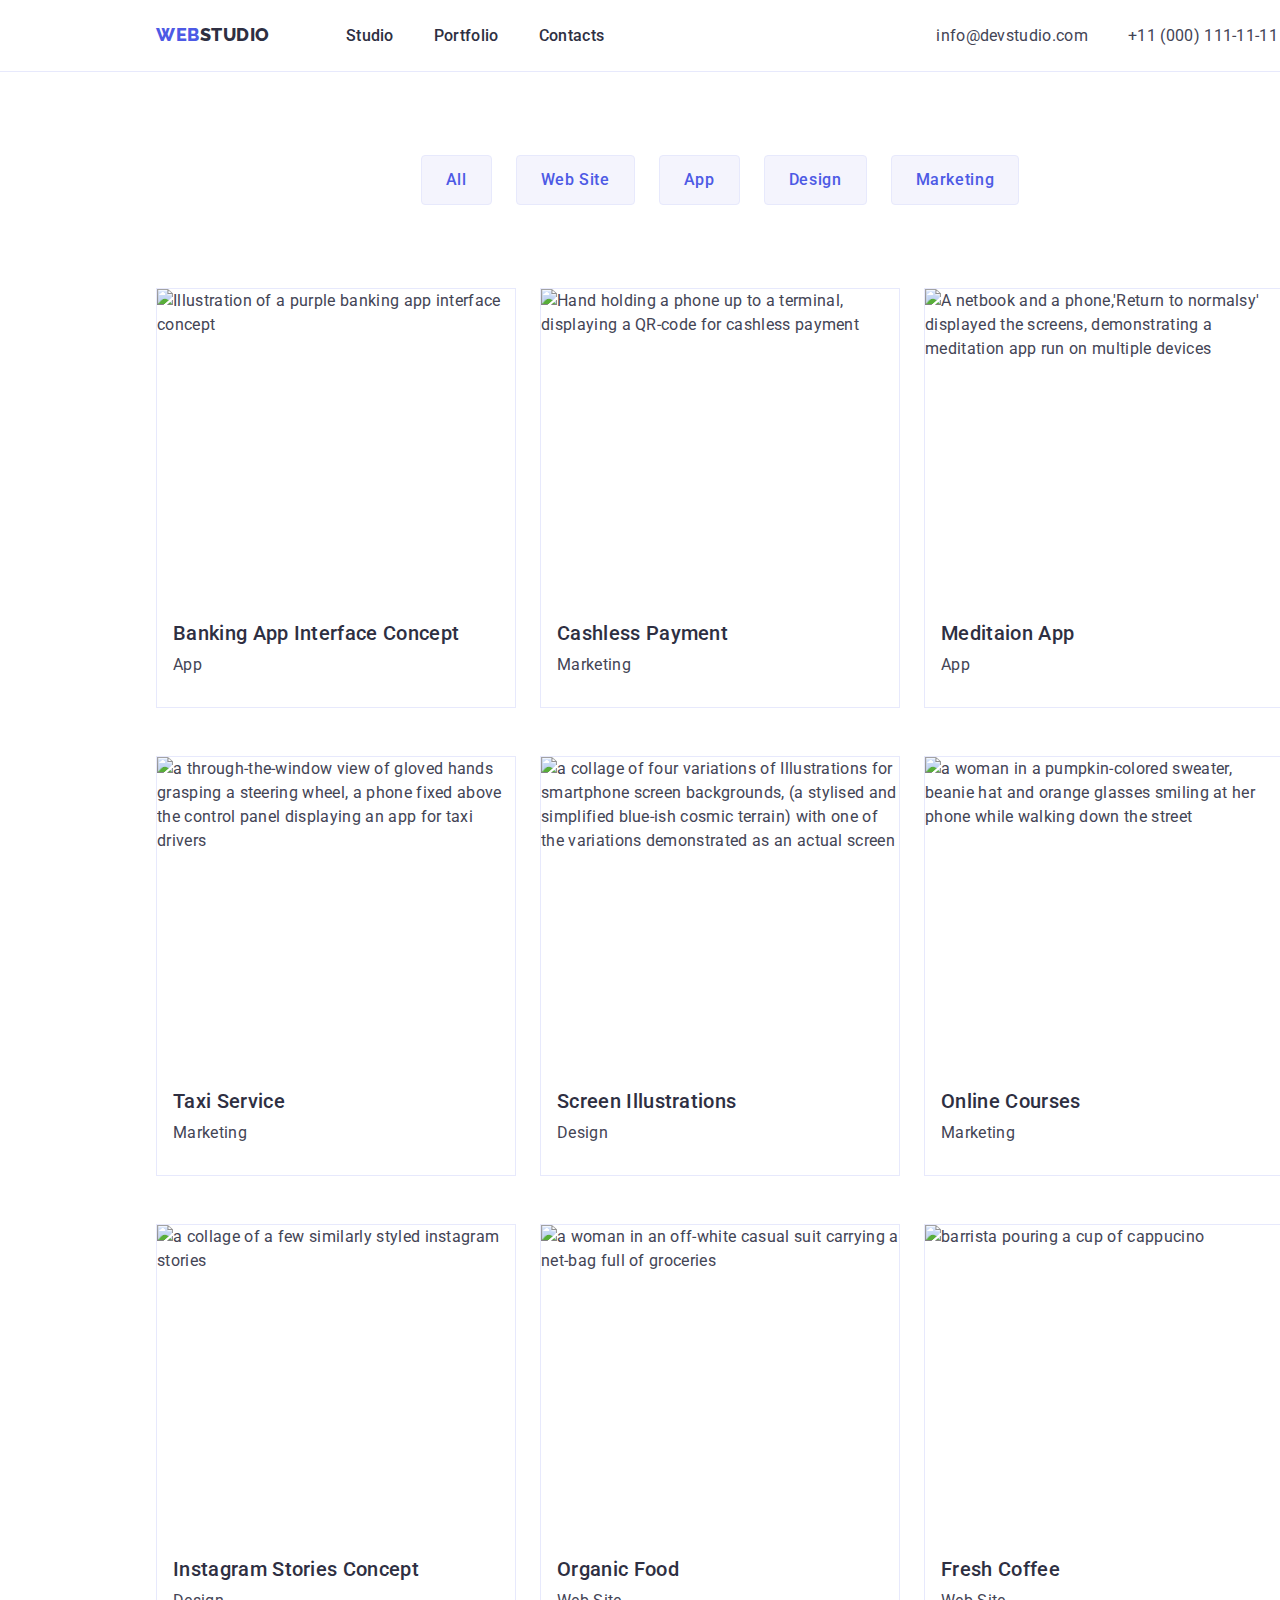
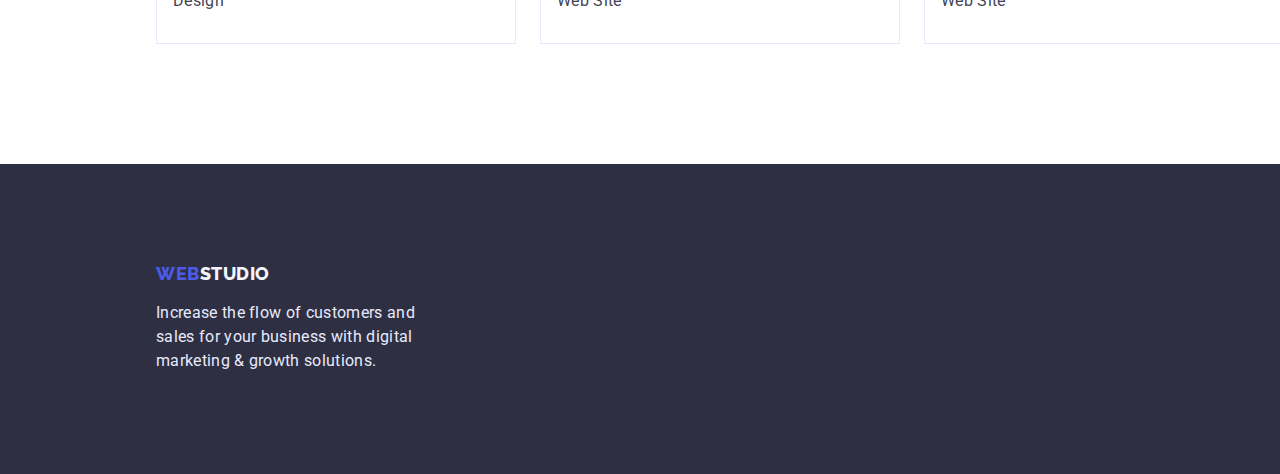
==== portfolio.html @ b089e105 "finished styles on index and portfolio" ====
<!doctype html>
<html lang="en">
<head>
    <link href="
    https://cdn.jsdelivr.net/npm/modern-normalize@1.1.0/modern-normalize.min.css" rel="stylesheet">
    
    <link href="https://fonts.googleapis.com/css2?family=Raleway:wght@800&display=swap" rel="stylesheet">
    
    <link rel="preconnect" href="https://fonts.googleapis.com">
    <link rel="preconnect" href="https://fonts.gstatic.com" crossorigin>
    <link href="https://fonts.googleapis.com/css2?family=Raleway:wght@800&family=Roboto:wght@400;500;700&display=swap"
        rel="stylesheet">

    <link rel="stylesheet" href="./css/styles.css" />
    
    <meta charset="UTF-8">
    <meta http-equiv="X-UA-Compatible" content="IE=edge">
    <meta name="viewport" content="width=device-width, initial-scale=1.0">
    <title>Document</title>
</head>

<body>

    <header class="header">
        <nav class="nav">
            <a class=" link logo-theme-light" href="/">
                <span class="web">WEB</span><span>STUDIO </span>
            </a>
    
            <ul class="list nav-list body-medium title-theme-light">
                <li><a class="link" href="/"> Studio </a></li>
                <li><a class="link" href="/portfolio.html"> Portfolio </a></li>
                <li><a class="link" href="/"> Contacts </a></li>
            </ul>
    
        </nav>
    
        <address>
            <ul class="list address-list">
                <li><a class="link" href="mailto:info@devstudio.com"> info@devstudio.com </a></li>
                <li><a class="link" href="tel:+11(000)111-11-11"> +11 (000) 111-11-11 </a></li>
            </ul>
        </address>
    
    </header>

     <main>
    
        <section class="filters-section">
            <h2 hidden> Portfolio Filters </h2>
            <ul class=" list portfolio-filters">
                <li><button type="button" class="portfolio-button button-text"> All </button></li>
                <li><button type="button" class="portfolio-button button-text"> Web Site </button></li>
                <li><button type="button" class="portfolio-button button-text"> App </button></li>
                <li><button type="button" class="portfolio-button button-text"> Design </button></li>
                <li><button type="button" class="portfolio-button button-text"> Marketing </button></li>
            </ul>
        </section>


        <section class="portfolio-section">
            <h2 hidden> Examples Of Our Works </h2>
            <ul class="list portfolio-list">
                <li class="portfolio-card"><img  
                    src="images/card1.jpg"
                    alt="Illustration of a purple banking app interface concept"
                    width="360"
                    height="300"/>
                    <div class="card-text">
                        <h3 class="h3 title-theme-light">Banking App Interface Concept</h3>
                        <p>App</p>
                    </div>
                </li>

                <li class="portfolio-card"><img  
                    src="images/card2.jpg"
                    alt="Hand holding a phone up to a terminal, displaying a QR-code for cashless payment"
                    width="360"
                    height="300"/>
                    <div class="card-text">
                        <h3 class="h3 title-theme-light">Cashless Payment</h3>
                        <p>Marketing</p>
                    </div>
                </li>

                <li class="portfolio-card"><img  
                    src="images/card3.jpg"
                    alt="A netbook and a phone,'Return to normalsy' displayed the  screens,
                     demonstrating a meditation app run on multiple devices"
                    width="360"
                    height="300"/>
                    <div class="card-text">
                        <h3 class="h3 title-theme-light">Meditaion App</h3>
                        <p>App</p>
                    </div>
                </li>

                <li class="portfolio-card"><img  
                    src="images/card4.jpg"
                    alt="a through-the-window view of gloved hands grasping a steering wheel, 
                    a phone fixed above the control panel displaying an app for taxi drivers"
                    width="360"
                    height="300"/>
                    <div class="card-text">
                        <h3 class="h3 title-theme-light">Taxi Service</h3>
                        <p>Marketing</p>
                    </div>
                </li>

                <li class="portfolio-card"><img  
                    src="images/card5.jpg"
                    alt="a collage of four variations of Illustrations for smartphone screen backgrounds, 
                    (a stylised and simplified blue-ish cosmic terrain)
                     with one of the variations demonstrated as an actual screen"
                    width="360"
                    height="300"/>
                    <div class="card-text">
                        <h3 class="h3 title-theme-light">Screen Illustrations</h3>
                        <p>Design</p>
                    </div>
                </li>

                <li class="portfolio-card"><img  
                    src="images/card6.jpg"
                    alt="a woman in a pumpkin-colored sweater, beanie hat and orange glasses 
                        smiling at her phone while walking down the street"
                    width="360"
                    height="300"/>
                    <div class="card-text">
                        <h3 class="h3 title-theme-light">Online Courses</h3>
                        <p>Marketing</p>
                    </div>
                </li>

                <li class="portfolio-card"><img  
                    src="images/card7.jpg"
                    alt="a collage of a few similarly styled instagram stories"
                    width="360"
                    height="300"/>
                    <div class="card-text">
                        <h3 class="h3 title-theme-light">Instagram Stories Concept</h3>
                        <p>Design</p>
                    </div>
                </li>

                <li class="portfolio-card"><img  
                    src="images/card8.jpg"
                    alt="a woman in an off-white casual suit carrying a net-bag full of groceries"
                    width="360"
                    height="300"/>
                    <div class="card-text">
                        <h3 class="h3 title-theme-light">Organic Food</h3>
                        <p>Web Site</p>
                    </div>
                </li>

                <li class="portfolio-card"><img  
                    src="images/card9.jpg"
                    alt="barrista pouring a cup of cappucino"
                    width="360"
                    height="300"/>
                    <div class="card-text">
                        <h3 class="h3 title-theme-light">Fresh Coffee</h3>
                        <p>Web Site</p>
                    </div>
                </li>
            </ul>
        </section>

     </main>

    <footer class="footer-section">
        <a class="link logo-theme-dark" href="/"> <span class="web">WEB</span><span>STUDIO </span> </a>
        <p class="footer-paragraph text-theme-dark">
            Increase the flow of customers and sales for your business with digital
            marketing & growth solutions.
        </p>
    </footer>

</body>
---- css/styles.css ----
/*============================================ RESETTING-STYLES ==============================*/
h1, h2, h3, p {
    margin-top: 0;
    margin-bottom: 0;
}

ul, ol {
    margin-top: 0;
    margin-bottom: 0;
    padding-left: 0;
}

img {
    display: block;
}

button {
    cursor: pointer;
}

address{
    font-style: normal;
}

/*classes where using a tag as a selector is not a good idea*/

.link {
    text-decoration: none;
    color: inherit;
    
}

.link:active {
    color: var(--pressed);
}

.list {
    list-style: none;
}

/*================================================= COLOUR-PALLETTE ==============================*/
/*added all colours for later use*/
:root {
    --primary-brand: #4D5AE5; /*IRIS*/
    --pressed:#404BBF; /*OCEAN*/
    --dark: #2E2F42; /*NAVY BLUE*/
    --success: #31D0AA; /*GREEN*/
    --text: #434455; /*SLATE*/
    --subtle-text: #8E8F99;/*LIGHT SLATE*/
    --accent: #E7E9FC; /*CORNFLOWER*/
    --light: #F4F4FD; /*CLOUD*/
    --modal-overlay: #2E2F42;/*NAVY BLUE MODAL*/
    --hero-background: #2E2F42; /*GREY*/
}

/*================================================ TEXT-STYLES ==============================*/

/*main text style, hence using 'body' tag instead of class*/

body { /*BODY*/
    color: var(--text);

    font-family: "Roboto", sans-serif;
    font-style: normal;
    font-weight: 400;
    font-size: 16px;

    line-height: 1.5;
    letter-spacing: 0.02em;
}

/* for h1's, or the biggest, the most important titles */
.h1 { /* Title | Header 1 */
    font-weight: 700;
    font-size: 56px;
    line-height: 1.07;
}

/* for section headers */
.h2 { /* Header 2 */
    font-weight: 700;
    font-size: 36px;
    line-height: 1.11;
    text-align: center;
}

/* for headers inside a list or section*/
.h3 { /* Header 3 */
    font-weight: 500;
    font-size: 20px;
    line-height: 1.2;
}

/* for general paragraphs of small text*/
.body-medium { /*Body Medium*/
    font-weight: 500;
    font-size: 16px;
    line-height: 1.5;
}

.button-text {
    font-weight: 500;
    font-size: 16px;

    line-height: 1.5;
    letter-spacing: 0.04em;
}

/*-----------------------------colours for text--------------*/

.text-theme-light {
    color: var(--text);
}

.title-theme-light {
    color: var(--dark);
}

.title-theme-dark {
    color: #FFFFFF;
}

.text-theme-dark {
    color: var(--accent);
}

.subtext {
    color: var(--subtle-text);
}



/*================================================= ELEMENT-STYLES ==============================*/

/*----------------------- logo stuff ----------------*/

.logo-theme-light {
    font-family: 'Raleway';
    font-style: normal;
    font-weight: 800;
    font-size: 18px;
    line-height: 1.16;

    letter-spacing: 0.03em;
    color: var(--dark);
}

.logo-theme-dark {
    font-family: 'Raleway';
    font-style: normal;
    font-weight: 800;
    font-size: 18px;
    line-height: 1.16;

    letter-spacing: 0.03em;
    color: var(--light);
}

.web {
    color: var(--primary-brand);
}

/*----------------- navigation panel ------------ */


.header{
    height: 72px;
    width: 1440px;
    padding-left: 156px;
    padding-right: 156px;

    display: flex;
    align-items: center;
    column-gap: 332px;
    border-bottom: 1px solid #E7E9FC;
}

.nav {

    display: flex;
    align-items: center;
    column-gap: 76px;
}

.nav-list {
    display: flex;
    column-gap: 40px;  
    
}

.address-list {
    display: flex;
    column-gap: 40px;
    
    color: var(--text);
}

/*-------- hero section ------------ */

.hero-section {
    width: 1440px;
    height: 600px;

    padding-left: 156px;
    padding-right: 156px;

    background-color: var(--dark);

    display: flex;
    flex-direction: column;
    justify-content: center;
    align-items: center;
    row-gap: 48px;
}

.hero-header {
    color: #FFFFFF;
    width: 494px;
    text-align: center;
}

.order-button {
    color: #FFFFFF;
    background-color: var(--primary-brand);
    
    text-align: center;    

    width: 169px;
    height: 56px;
    padding: 16px 32px;
    
    box-shadow: 0px 4px 4px rgba(0, 0, 0, 0.15);
    border-radius: 4px;
    border: none;


}

.order-button:active {
    background-color: var(--pressed);
}

/*-------- advantages section ------------ */

.advantages-section {
    width: 1440px;
    height: 344px;
    
    padding-left: 156px;
    padding-right: 156px;

    display: flex;

}

.advantages-list {
    display: flex;
    align-items: center;
    gap: 24px;
}

.adv-item {
    height: auto;
    width: 264px;
    display: flex;
    flex-direction: column;
    gap: 8px;
}

/*-------- wawd ("What are We Doing") section ------------ */

.wawd-section {

    width: 1440px;

    padding-left: 156px;
    padding-right: 156px;
    padding-bottom: 120px;

    display: flex;
    flex-direction: column;
    gap: 72px;

}

.wawd-list {
display: flex;
column-gap: 24px;
justify-content: center;
}

/*----------- team section ------------ */

.team-section {
    background-color: var(--light);
    width: 1440px;

    padding-left: 156px;
    padding-right: 156px;
    padding-top: 120px;
    padding-bottom: 120px;

    display: flex;
    flex-direction: column;
    gap: 72px;
}

.team-list {
    display: flex;
    column-gap: 24px;
}

.team-card {
    width: 264px;
    height: 380px;
    background-color: #FFFFFF;
    box-shadow: 0px 1px 6px rgba(46, 47, 66, 0.08),
                0px 1px 1px rgba(46, 47, 66, 0.16),
                0px 2px 1px rgba(46, 47, 66, 0.08);
    border-radius: 0px 0px 4px 4px;
}

.tcard-content {
    height: 120px;
    display: flex;
    flex-direction: column;
    align-items: center;
    justify-content: center;
    gap: 8px;
}

/*----------- footer ------------ */

.footer-section {
    background-color: var(--dark);
    width: 1440px;
    height: 310px;

    padding-left: 156px;
    padding-right: 156px;
    padding-top: 100px;
    padding-bottom: 100px;

    display: flex;
    flex-direction: column;
    gap: 16px;

}

.footer-paragraph {
    width: 264px;
}

/*========================PORTFOLIO========================*/

/*----------- filters section ------------ */

.filters-section {
    width: 1440px;
    height: 216px;

    padding-left: 156px;
    padding-right: 156px;
    padding-top: 96;
    padding-bottom: 84;

    display: flex;
    justify-content: center;
    align-items: center;
}

.portfolio-filters {

    display: flex;
    justify-content: center;
    gap: 24px;
}

.portfolio-button {
    color: var(--primary-brand);
    background-color: var(--light);
    padding-left: 24px;
    padding-right: 24px;
    padding-top: 12px;
    padding-bottom: 12px;
    border: 1px solid var(--accent);
    border-radius: 4px;

}

.portfolio-button:active {
    color: #FFFFFF;
    background-color: var(--pressed);
    box-shadow: 0px 3px 1px rgba(0, 0, 0, 0.1),
                0px 2px 1px rgba(0, 0, 0, 0.08),
                0px 2px 2px rgba(0, 0, 0, 0.12);
    border-radius: 4px;
}

/*----------- portfolio cards section ------------ */
.portfolio-section {
    width: 1440px;
    padding-left: 156px;
    padding-right: 156px;
    padding-bottom: 120px;
}

.portfolio-list {
    display: flex;
    flex-wrap: wrap;
    column-gap: 24px;
    row-gap: 48px;
}

.portfolio-card {
    width: 360px;
    height: 420px;
    border: 1px solid var(--accent)
}

.card-text {
    height: 120px;
    width: 360px;

    padding-left: 16px;
    padding-right: 16px;

    display: flex;
    flex-direction: column;
    gap: 8px;
    justify-content: center;
}
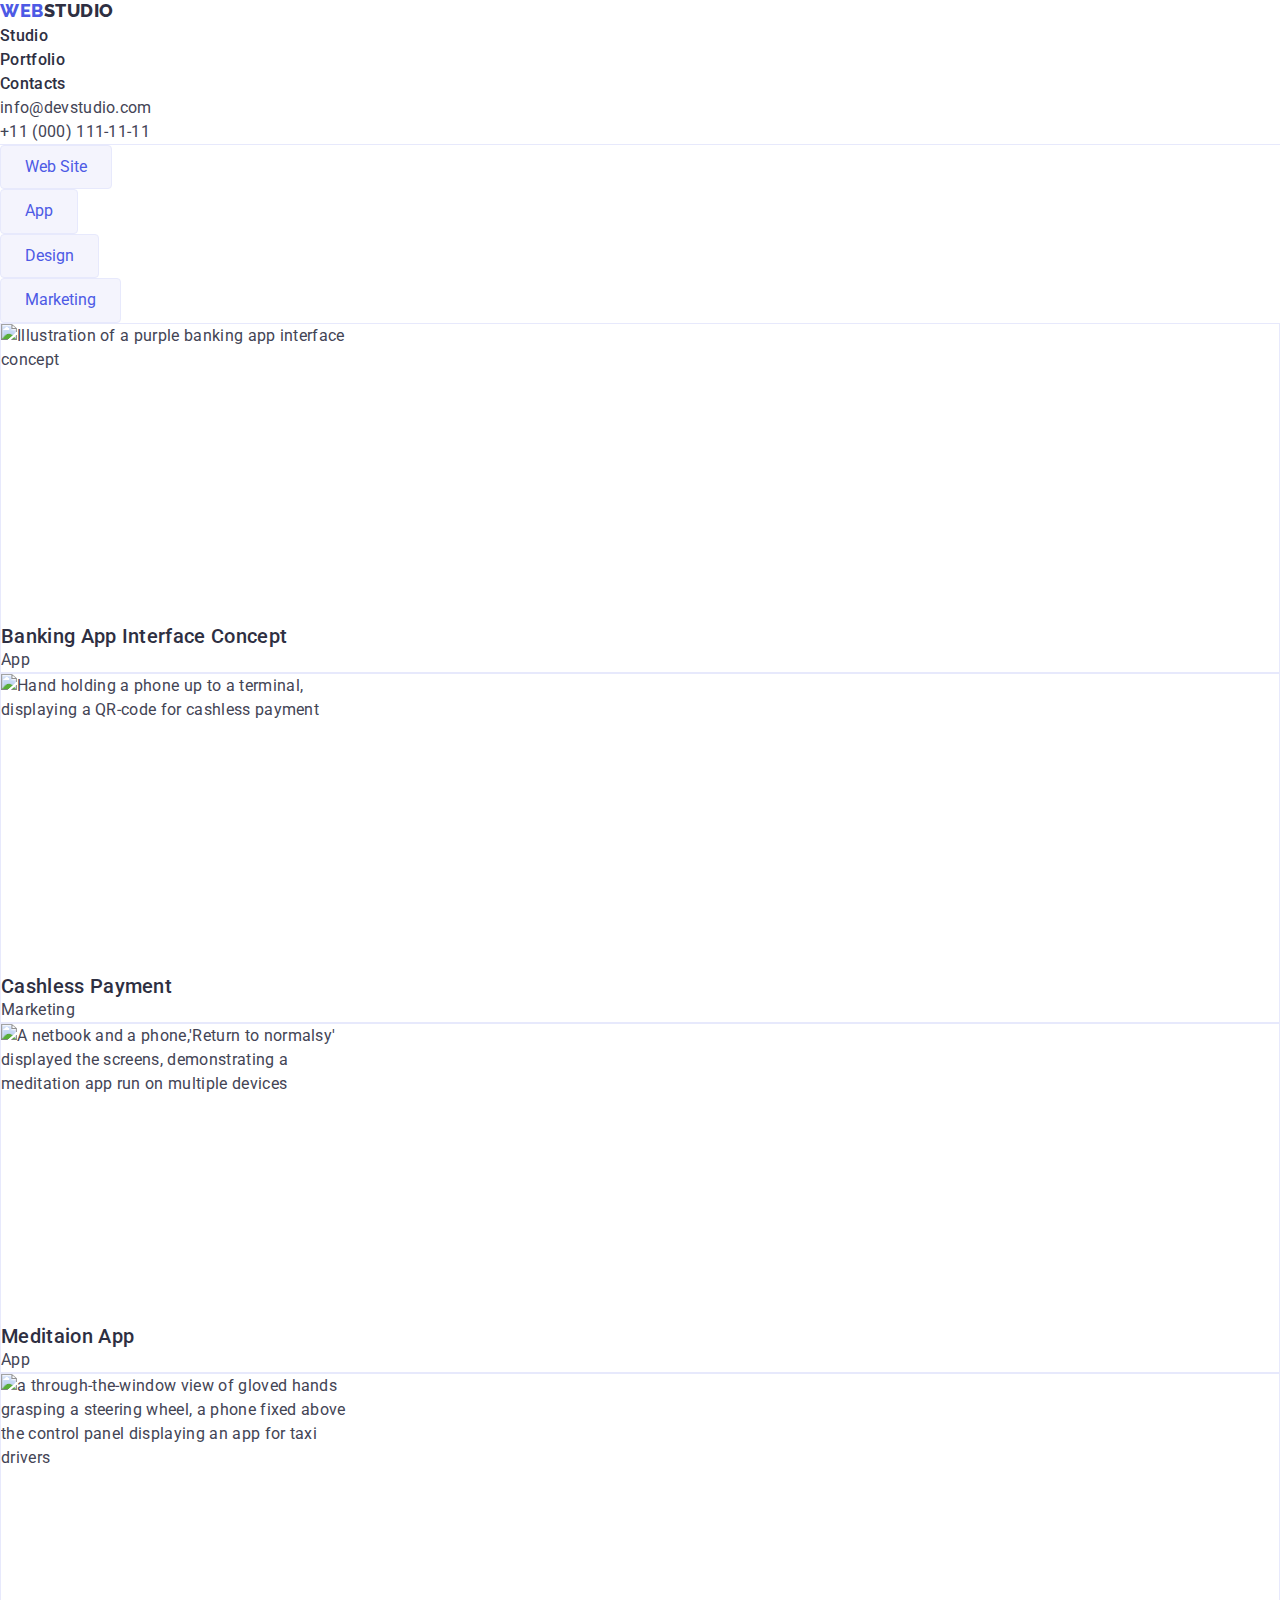
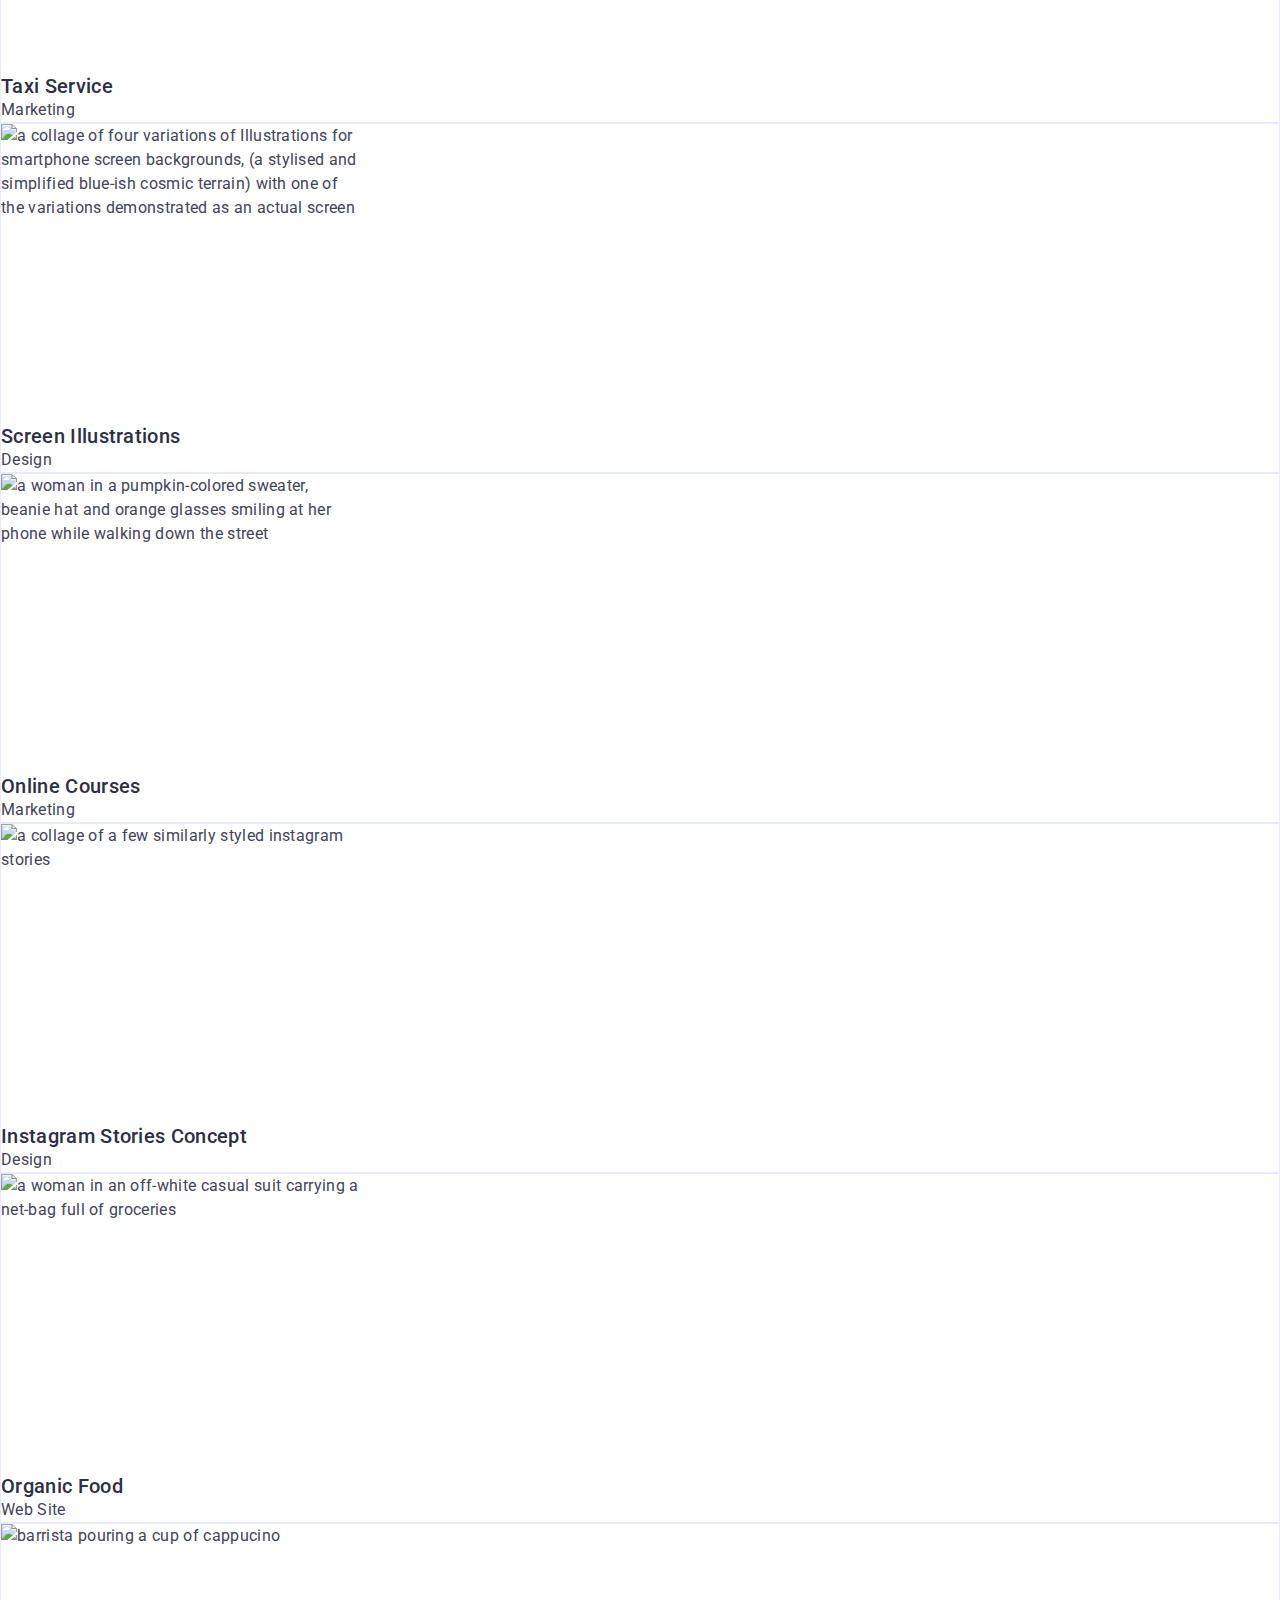
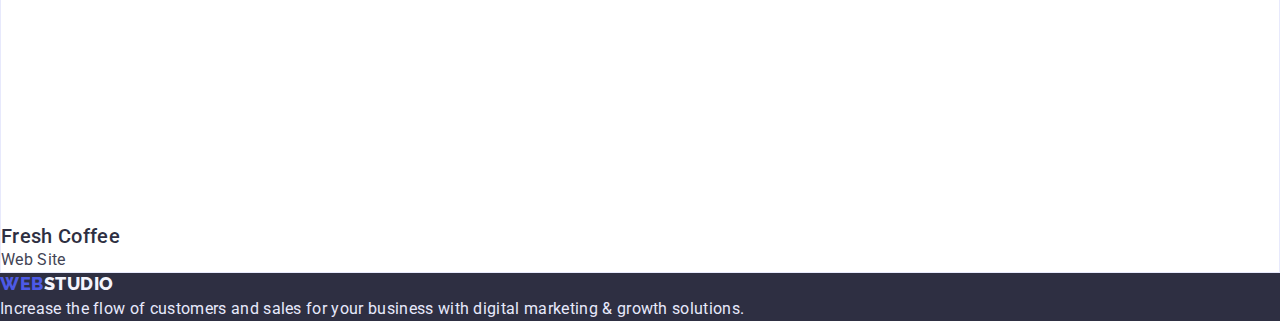
==== commit 2411aeb5: "fixed <head>, redid styles" ====
--- a/portfolio.html
+++ b/portfolio.html
@@ -1,44 +1,43 @@
 <!doctype html>
 <html lang="en">
 <head>
-    <link href="
-    https://cdn.jsdelivr.net/npm/modern-normalize@1.1.0/modern-normalize.min.css" rel="stylesheet">
-    
-    <link href="https://fonts.googleapis.com/css2?family=Raleway:wght@800&display=swap" rel="stylesheet">
-    
-    <link rel="preconnect" href="https://fonts.googleapis.com">
-    <link rel="preconnect" href="https://fonts.gstatic.com" crossorigin>
-    <link href="https://fonts.googleapis.com/css2?family=Raleway:wght@800&family=Roboto:wght@400;500;700&display=swap"
-        rel="stylesheet">
-
-    <link rel="stylesheet" href="./css/styles.css" />
-    
     <meta charset="UTF-8">
     <meta http-equiv="X-UA-Compatible" content="IE=edge">
     <meta name="viewport" content="width=device-width, initial-scale=1.0">
-    <title>Document</title>
+
+    <title>Portfolio</title>
+
+    <link rel="preconnect" href="https://fonts.googleapis.com">
+    <link rel="preconnect" href="https://fonts.gstatic.com" crossorigin>
+    <link href="https://fonts.googleapis.com/css2?family=Raleway:wght@800&family=Roboto:wght@400;500;700&display=swap" rel="stylesheet">
+
+    <link href="https://cdn.jsdelivr.net/npm/modern-normalize@1.1.0/modern-normalize.min.css" rel="stylesheet">
+    
+    <link rel="stylesheet" href="./css/styles.css" />
+    
+   
 </head>
 
 <body>
 
     <header class="header">
-        <nav class="nav">
-            <a class=" link logo-theme-light" href="/">
+        <nav class="navigation">
+            <a class="logo-theme-light" href="/">
                 <span class="web">WEB</span><span>STUDIO </span>
             </a>
     
-            <ul class="list nav-list body-medium title-theme-light">
-                <li><a class="link" href="/"> Studio </a></li>
-                <li><a class="link" href="/portfolio.html"> Portfolio </a></li>
-                <li><a class="link" href="/"> Contacts </a></li>
+            <ul class="nav-list">
+                <li><a class="nav-link" href="./index.html"> Studio </a></li>
+                <li><a class="nav-link" href="./portfolio.html"> Portfolio </a></li>
+                <li><a class="nav-link" href="/"> Contacts </a></li>
             </ul>
     
         </nav>
     
-        <address>
-            <ul class="list address-list">
-                <li><a class="link" href="mailto:info@devstudio.com"> info@devstudio.com </a></li>
-                <li><a class="link" href="tel:+11(000)111-11-11"> +11 (000) 111-11-11 </a></li>
+        <address class="address-section">
+            <ul class="address-list">
+                <li><a class="mail-link" href="mailto:info@devstudio.com"> info@devstudio.com </a></li>
+                <li><a class="tel-link" href="tel:+11(000)111-11-11"> +11 (000) 111-11-11 </a></li>
             </ul>
         </address>
     
@@ -48,27 +47,27 @@
     
         <section class="filters-section">
             <h2 hidden> Portfolio Filters </h2>
-            <ul class=" list portfolio-filters">
-                <li><button type="button" class="portfolio-button button-text"> All </button></li>
-                <li><button type="button" class="portfolio-button button-text"> Web Site </button></li>
-                <li><button type="button" class="portfolio-button button-text"> App </button></li>
-                <li><button type="button" class="portfolio-button button-text"> Design </button></li>
-                <li><button type="button" class="portfolio-button button-text"> Marketing </button></li>
+            <ul class="filters-list">
+                <li><button type="button" class="filter-button > All </button></li>
+                <li><button type="button" class="filter-button "> Web Site </button></li>
+                <li><button type="button" class="filter-button "> App </button></li>
+                <li><button type="button" class="filter-button "> Design </button></li>
+                <li><button type="button" class="filter-button "> Marketing </button></li>
             </ul>
         </section>
 
 
         <section class="portfolio-section">
             <h2 hidden> Examples Of Our Works </h2>
-            <ul class="list portfolio-list">
+            <ul class="portfolio-list">
                 <li class="portfolio-card"><img  
                     src="images/card1.jpg"
                     alt="Illustration of a purple banking app interface concept"
                     width="360"
                     height="300"/>
                     <div class="card-text">
-                        <h3 class="h3 title-theme-light">Banking App Interface Concept</h3>
-                        <p>App</p>
+                        <h3 class="item-subtitle">Banking App Interface Concept</h3>
+                        <p class="item-paragraph">App</p>
                     </div>
                 </li>
 
@@ -78,8 +77,8 @@
                     width="360"
                     height="300"/>
                     <div class="card-text">
-                        <h3 class="h3 title-theme-light">Cashless Payment</h3>
-                        <p>Marketing</p>
+                        <h3 class="item-subtitle">Cashless Payment</h3>
+                        <p class="item-paragraph">Marketing</p>
                     </div>
                 </li>
 
@@ -90,8 +89,8 @@
                     width="360"
                     height="300"/>
                     <div class="card-text">
-                        <h3 class="h3 title-theme-light">Meditaion App</h3>
-                        <p>App</p>
+                        <h3 class="item-subtitle">Meditaion App</h3>
+                        <p class="item-paragraph">App</p>
                     </div>
                 </li>
 
@@ -102,8 +101,8 @@
                     width="360"
                     height="300"/>
                     <div class="card-text">
-                        <h3 class="h3 title-theme-light">Taxi Service</h3>
-                        <p>Marketing</p>
+                        <h3 class="item-subtitle">Taxi Service</h3>
+                        <p class="item-paragraph">Marketing</p>
                     </div>
                 </li>
 
@@ -115,8 +114,8 @@
                     width="360"
                     height="300"/>
                     <div class="card-text">
-                        <h3 class="h3 title-theme-light">Screen Illustrations</h3>
-                        <p>Design</p>
+                        <h3 class="item-subtitle">Screen Illustrations</h3>
+                        <p class="item-paragraph">Design</p>
                     </div>
                 </li>
 
@@ -127,8 +126,8 @@
                     width="360"
                     height="300"/>
                     <div class="card-text">
-                        <h3 class="h3 title-theme-light">Online Courses</h3>
-                        <p>Marketing</p>
+                        <h3 class="item-subtitle">Online Courses</h3>
+                        <p class="item-paragraph">Marketing</p>
                     </div>
                 </li>
 
@@ -138,8 +137,8 @@
                     width="360"
                     height="300"/>
                     <div class="card-text">
-                        <h3 class="h3 title-theme-light">Instagram Stories Concept</h3>
-                        <p>Design</p>
+                        <h3 class="item-subtitle">Instagram Stories Concept</h3>
+                        <p class="item-paragraph">Design</p>
                     </div>
                 </li>
 
@@ -149,8 +148,8 @@
                     width="360"
                     height="300"/>
                     <div class="card-text">
-                        <h3 class="h3 title-theme-light">Organic Food</h3>
-                        <p>Web Site</p>
+                        <h3 class="item-subtitle">Organic Food</h3>
+                        <p class="item-paragraph">Web Site</p>
                     </div>
                 </li>
 
@@ -160,8 +159,8 @@
                     width="360"
                     height="300"/>
                     <div class="card-text">
-                        <h3 class="h3 title-theme-light">Fresh Coffee</h3>
-                        <p>Web Site</p>
+                        <h3 class="item-subtitle">Fresh Coffee</h3>
+                        <p class="item-paragraph">Web Site</p>
                     </div>
                 </li>
             </ul>
@@ -170,8 +169,8 @@
      </main>
 
     <footer class="footer-section">
-        <a class="link logo-theme-dark" href="/"> <span class="web">WEB</span><span>STUDIO </span> </a>
-        <p class="footer-paragraph text-theme-dark">
+        <a class="logo-theme-dark" href="/"> <span class="web">WEB</span><span>STUDIO </span> </a>
+        <p class="footer-paragraph">
             Increase the flow of customers and sales for your business with digital
             marketing & growth solutions.
         </p>
--- a/css/styles.css
+++ b/css/styles.css
@@ -8,6 +8,7 @@
     margin-top: 0;
     margin-bottom: 0;
     padding-left: 0;
+    list-style: none;
 }
 
 img {
@@ -22,25 +23,16 @@
     font-style: normal;
 }
 
-/*classes where using a tag as a selector is not a good idea*/
-
-.link {
-    text-decoration: none;
-    color: inherit;
-    
-}
-
-.link:active {
-    color: var(--pressed);
-}
-
-.list {
-    list-style: none;
-}
+a {
+    text-decoration: none; 
+    color: inherit;  
+}
+
 
 /*================================================= COLOUR-PALLETTE ==============================*/
 /*added all colours for later use*/
 :root {
+    --white: #FFFFFF; /*WHITE*/
     --primary-brand: #4D5AE5; /*IRIS*/
     --pressed:#404BBF; /*OCEAN*/
     --dark: #2E2F42; /*NAVY BLUE*/
@@ -69,73 +61,42 @@
     letter-spacing: 0.02em;
 }
 
-/* for h1's, or the biggest, the most important titles */
-.h1 { /* Title | Header 1 */
+/* for h1's, or the biggest, the most important titles
+ /* Title | Header 1 
     font-weight: 700;
     font-size: 56px;
     line-height: 1.07;
-}
+   
 
 /* for section headers */
-.h2 { /* Header 2 */
+ /* Header 2 
     font-weight: 700;
     font-size: 36px;
     line-height: 1.11;
-    text-align: center;
-}
 
 /* for headers inside a list or section*/
-.h3 { /* Header 3 */
+ /* Header 3 
     font-weight: 500;
     font-size: 20px;
     line-height: 1.2;
-}
 
 /* for general paragraphs of small text*/
-.body-medium { /*Body Medium*/
+ /*Body Medium
+    font-weight: 500;
+
+
+/* button text 
     font-weight: 500;
     font-size: 16px;
     line-height: 1.5;
-}
-
-.button-text {
-    font-weight: 500;
-    font-size: 16px;
-
-    line-height: 1.5;
     letter-spacing: 0.04em;
-}
-
-/*-----------------------------colours for text--------------*/
-
-.text-theme-light {
-    color: var(--text);
-}
-
-.title-theme-light {
-    color: var(--dark);
-}
-
-.title-theme-dark {
-    color: #FFFFFF;
-}
-
-.text-theme-dark {
-    color: var(--accent);
-}
-
-.subtext {
-    color: var(--subtle-text);
-}
-
-
-
+ */
 /*================================================= ELEMENT-STYLES ==============================*/
 
 /*----------------------- logo stuff ----------------*/
 
 .logo-theme-light {
-    font-family: 'Raleway';
+    font-family: "Raleway";
     font-style: normal;
     font-weight: 800;
     font-size: 18px;
@@ -146,7 +107,7 @@
 }
 
 .logo-theme-dark {
-    font-family: 'Raleway';
+    font-family: "Raleway";
     font-style: normal;
     font-weight: 800;
     font-size: 18px;
@@ -161,194 +122,172 @@
 }
 
 /*----------------- navigation panel ------------ */
-
-
-.header{
-    height: 72px;
-    width: 1440px;
-    padding-left: 156px;
-    padding-right: 156px;
-
-    display: flex;
-    align-items: center;
-    column-gap: 332px;
-    border-bottom: 1px solid #E7E9FC;
-}
-
-.nav {
-
-    display: flex;
-    align-items: center;
-    column-gap: 76px;
+.header {
+border-bottom: 1px solid var(--accent)
+}
+
+.navigation {
+
 }
 
 .nav-list {
-    display: flex;
-    column-gap: 40px;  
-    
+
+}
+
+.nav-link {
+font-weight: 500;
+color: var(--dark);
+}
+.nav-link:hover {
+    color: var(--primary-brand);
+}
+.nav-link:active {
+color: var(--pressed);
+}
+
+.address-section {
+
 }
 
 .address-list {
-    display: flex;
-    column-gap: 40px;
-    
-    color: var(--text);
-}
+
+}
+
+.mail-link {
+
+}
+.mail-link:hover {
+    color: var(--primary-brand);
+}
+.mail-link:active {
+    color: var(--pressed);
+}
+
+.tel-link {
+
+}
+.tel-link:hover {
+    color: var(--primary-brand);
+}
+.tel-link:active {
+    color: var(--pressed);
+}
+
 
 /*-------- hero section ------------ */
 
 .hero-section {
-    width: 1440px;
-    height: 600px;
-
-    padding-left: 156px;
-    padding-right: 156px;
-
     background-color: var(--dark);
-
-    display: flex;
-    flex-direction: column;
-    justify-content: center;
-    align-items: center;
-    row-gap: 48px;
-}
-
-.hero-header {
-    color: #FFFFFF;
-    width: 494px;
-    text-align: center;
+}
+
+.hero-title {
+    color: var(--white);
+    font-weight: 700;
+    font-size: 56px;
+    line-height: 1.07;
 }
 
 .order-button {
-    color: #FFFFFF;
+    color: var(--white);
     background-color: var(--primary-brand);
     
-    text-align: center;    
-
-    width: 169px;
-    height: 56px;
+    font-weight: 500;
+    font-size: 16px;
+    line-height: 1.5;
+    letter-spacing: 0.04em;
+
     padding: 16px 32px;
     
     box-shadow: 0px 4px 4px rgba(0, 0, 0, 0.15);
     border-radius: 4px;
     border: none;
-
-
 }
 
 .order-button:active {
     background-color: var(--pressed);
 }
 
+.order-button:hover {
+    background-color: var(--pressed);
+}
+
 /*-------- advantages section ------------ */
 
 .advantages-section {
-    width: 1440px;
-    height: 344px;
+
+}
+
+.advantages-list {
+   
+}
+
+.advantages-item {
+   
+}
+
+.item-subtitle {
+    color: var(--dark);
+    font-weight: 500;
+    font-size: 20px;
+    line-height: 1.2;
+}
+
+.item-paragraph {
+ 
+}
+
+
+
+/*-------- wawd ("What are We Doing") section ------------ */
+.wawd-section {
+
+}
+
+.section-subtitle {
+    color: var(--dark);
+    font-weight: 700;
+    font-size: 36px;
+    line-height: 1.11;
+}
+
+.wawd-list {
+
+}
+
+.wawd-item {
+
+}
+
+/*----------- team section ------------ */
+
+.team-section {
+   
+}
+
+.team-list {
     
-    padding-left: 156px;
-    padding-right: 156px;
-
-    display: flex;
-
-}
-
-.advantages-list {
-    display: flex;
-    align-items: center;
-    gap: 24px;
-}
-
-.adv-item {
-    height: auto;
-    width: 264px;
-    display: flex;
-    flex-direction: column;
-    gap: 8px;
-}
-
-/*-------- wawd ("What are We Doing") section ------------ */
-
-.wawd-section {
-
-    width: 1440px;
-
-    padding-left: 156px;
-    padding-right: 156px;
-    padding-bottom: 120px;
-
-    display: flex;
-    flex-direction: column;
-    gap: 72px;
-
-}
-
-.wawd-list {
-display: flex;
-column-gap: 24px;
-justify-content: center;
-}
-
-/*----------- team section ------------ */
-
-.team-section {
-    background-color: var(--light);
-    width: 1440px;
-
-    padding-left: 156px;
-    padding-right: 156px;
-    padding-top: 120px;
-    padding-bottom: 120px;
-
-    display: flex;
-    flex-direction: column;
-    gap: 72px;
-}
-
-.team-list {
-    display: flex;
-    column-gap: 24px;
-}
-
-.team-card {
-    width: 264px;
-    height: 380px;
-    background-color: #FFFFFF;
+}
+
+.team-list-item {
+background-color: #FFFFFF;
     box-shadow: 0px 1px 6px rgba(46, 47, 66, 0.08),
                 0px 1px 1px rgba(46, 47, 66, 0.16),
                 0px 2px 1px rgba(46, 47, 66, 0.08);
     border-radius: 0px 0px 4px 4px;
 }
 
-.tcard-content {
-    height: 120px;
-    display: flex;
-    flex-direction: column;
-    align-items: center;
-    justify-content: center;
-    gap: 8px;
+.team-item-content {
+    
 }
 
 /*----------- footer ------------ */
 
 .footer-section {
     background-color: var(--dark);
-    width: 1440px;
-    height: 310px;
-
-    padding-left: 156px;
-    padding-right: 156px;
-    padding-top: 100px;
-    padding-bottom: 100px;
-
-    display: flex;
-    flex-direction: column;
-    gap: 16px;
-
 }
 
 .footer-paragraph {
-    width: 264px;
+    color: var(--accent);
 }
 
 /*========================PORTFOLIO========================*/
@@ -356,27 +295,14 @@
 /*----------- filters section ------------ */
 
 .filters-section {
-    width: 1440px;
-    height: 216px;
-
-    padding-left: 156px;
-    padding-right: 156px;
-    padding-top: 96;
-    padding-bottom: 84;
-
-    display: flex;
-    justify-content: center;
-    align-items: center;
-}
-
-.portfolio-filters {
-
-    display: flex;
-    justify-content: center;
-    gap: 24px;
-}
-
-.portfolio-button {
+   
+}
+
+.filters-list {
+
+}
+
+.filter-button {
     color: var(--primary-brand);
     background-color: var(--light);
     padding-left: 24px;
@@ -387,8 +313,16 @@
     border-radius: 4px;
 
 }
-
-.portfolio-button:active {
+.filter-button:hover {
+    color: #FFFFFF;
+    background-color: var(--primary-brand);
+    box-shadow: 0px 3px 1px rgba(0, 0, 0, 0.1),
+        0px 2px 1px rgba(0, 0, 0, 0.08),
+        0px 2px 2px rgba(0, 0, 0, 0.12);
+    border-radius: 4px;
+}
+
+.filter-button:active {
     color: #FFFFFF;
     background-color: var(--pressed);
     box-shadow: 0px 3px 1px rgba(0, 0, 0, 0.1),
@@ -398,38 +332,23 @@
 }
 
 /*----------- portfolio cards section ------------ */
+
 .portfolio-section {
-    width: 1440px;
-    padding-left: 156px;
-    padding-right: 156px;
-    padding-bottom: 120px;
+   
 }
 
 .portfolio-list {
-    display: flex;
-    flex-wrap: wrap;
-    column-gap: 24px;
-    row-gap: 48px;
+   
 }
 
 .portfolio-card {
-    width: 360px;
-    height: 420px;
     border: 1px solid var(--accent)
 }
 
 .card-text {
-    height: 120px;
-    width: 360px;
-
-    padding-left: 16px;
-    padding-right: 16px;
-
-    display: flex;
-    flex-direction: column;
-    gap: 8px;
-    justify-content: center;
-}
-
-
-
+
+}
+
+
+
+
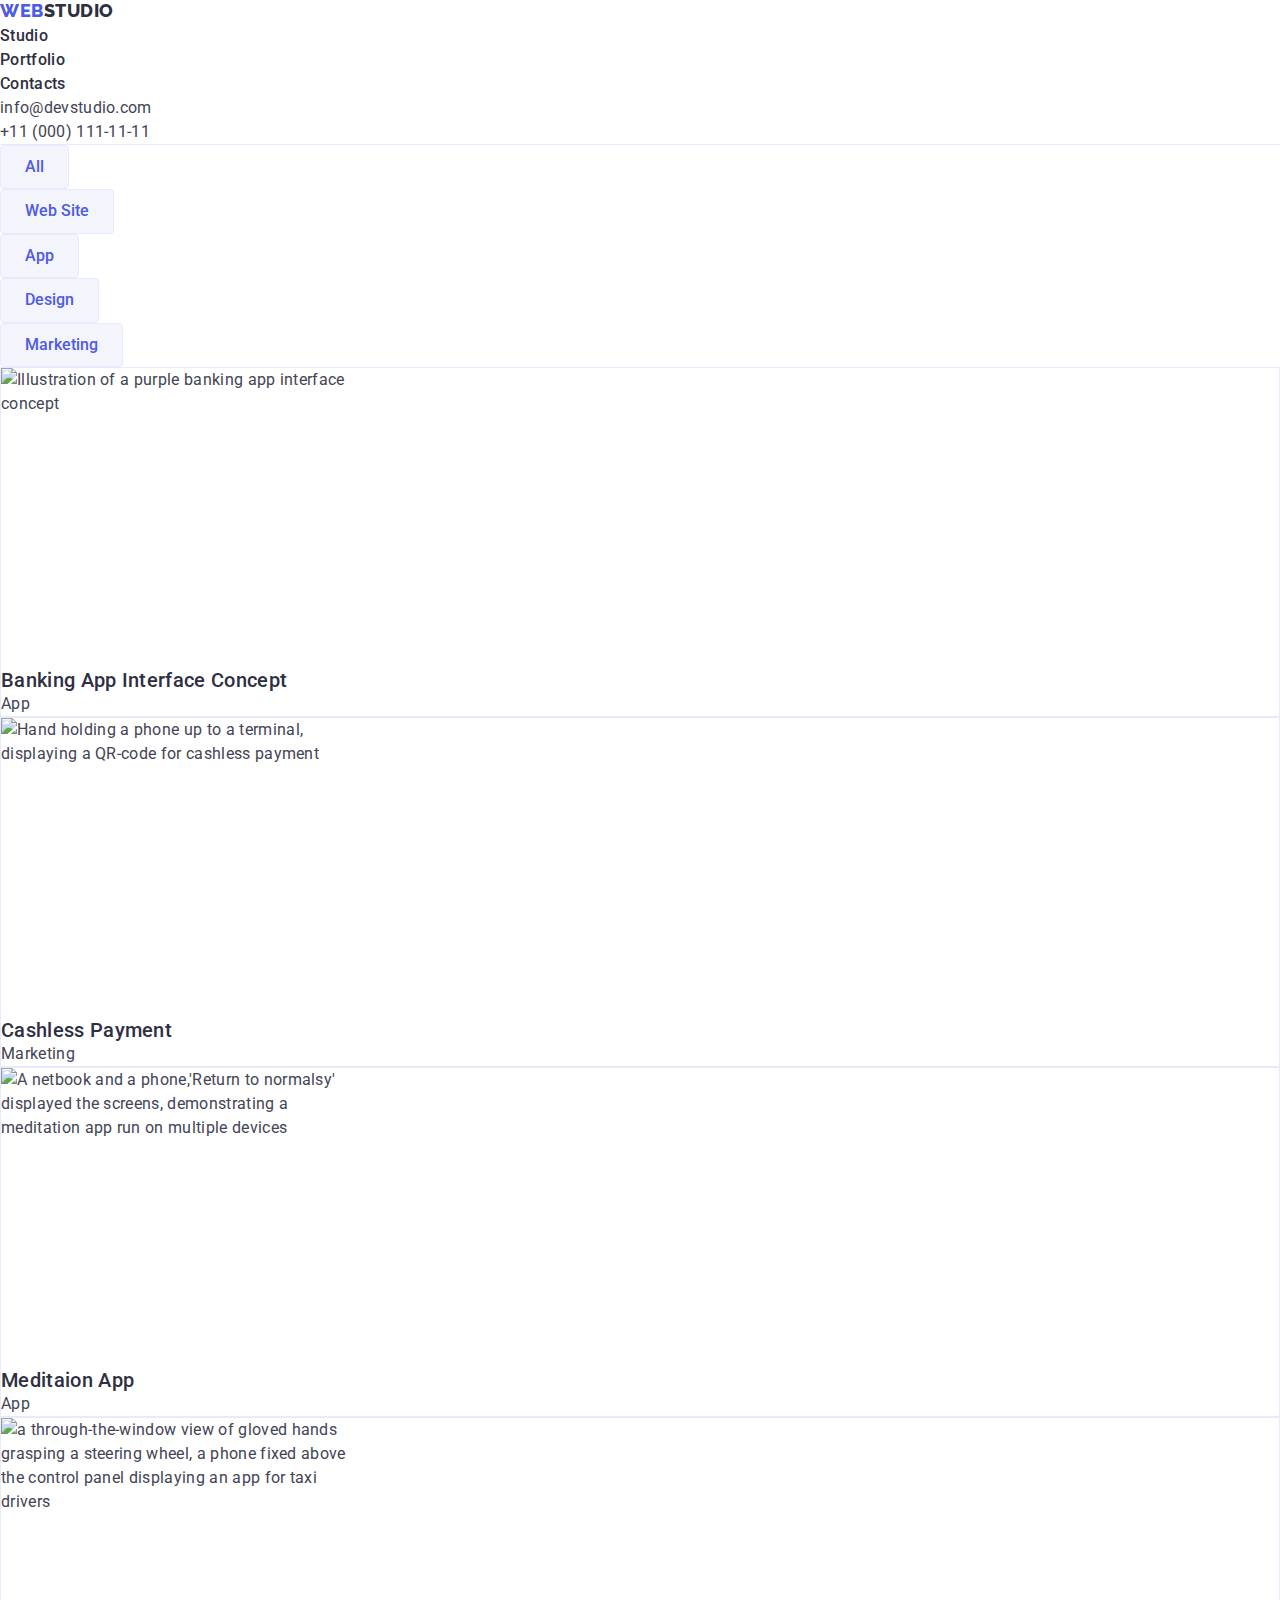
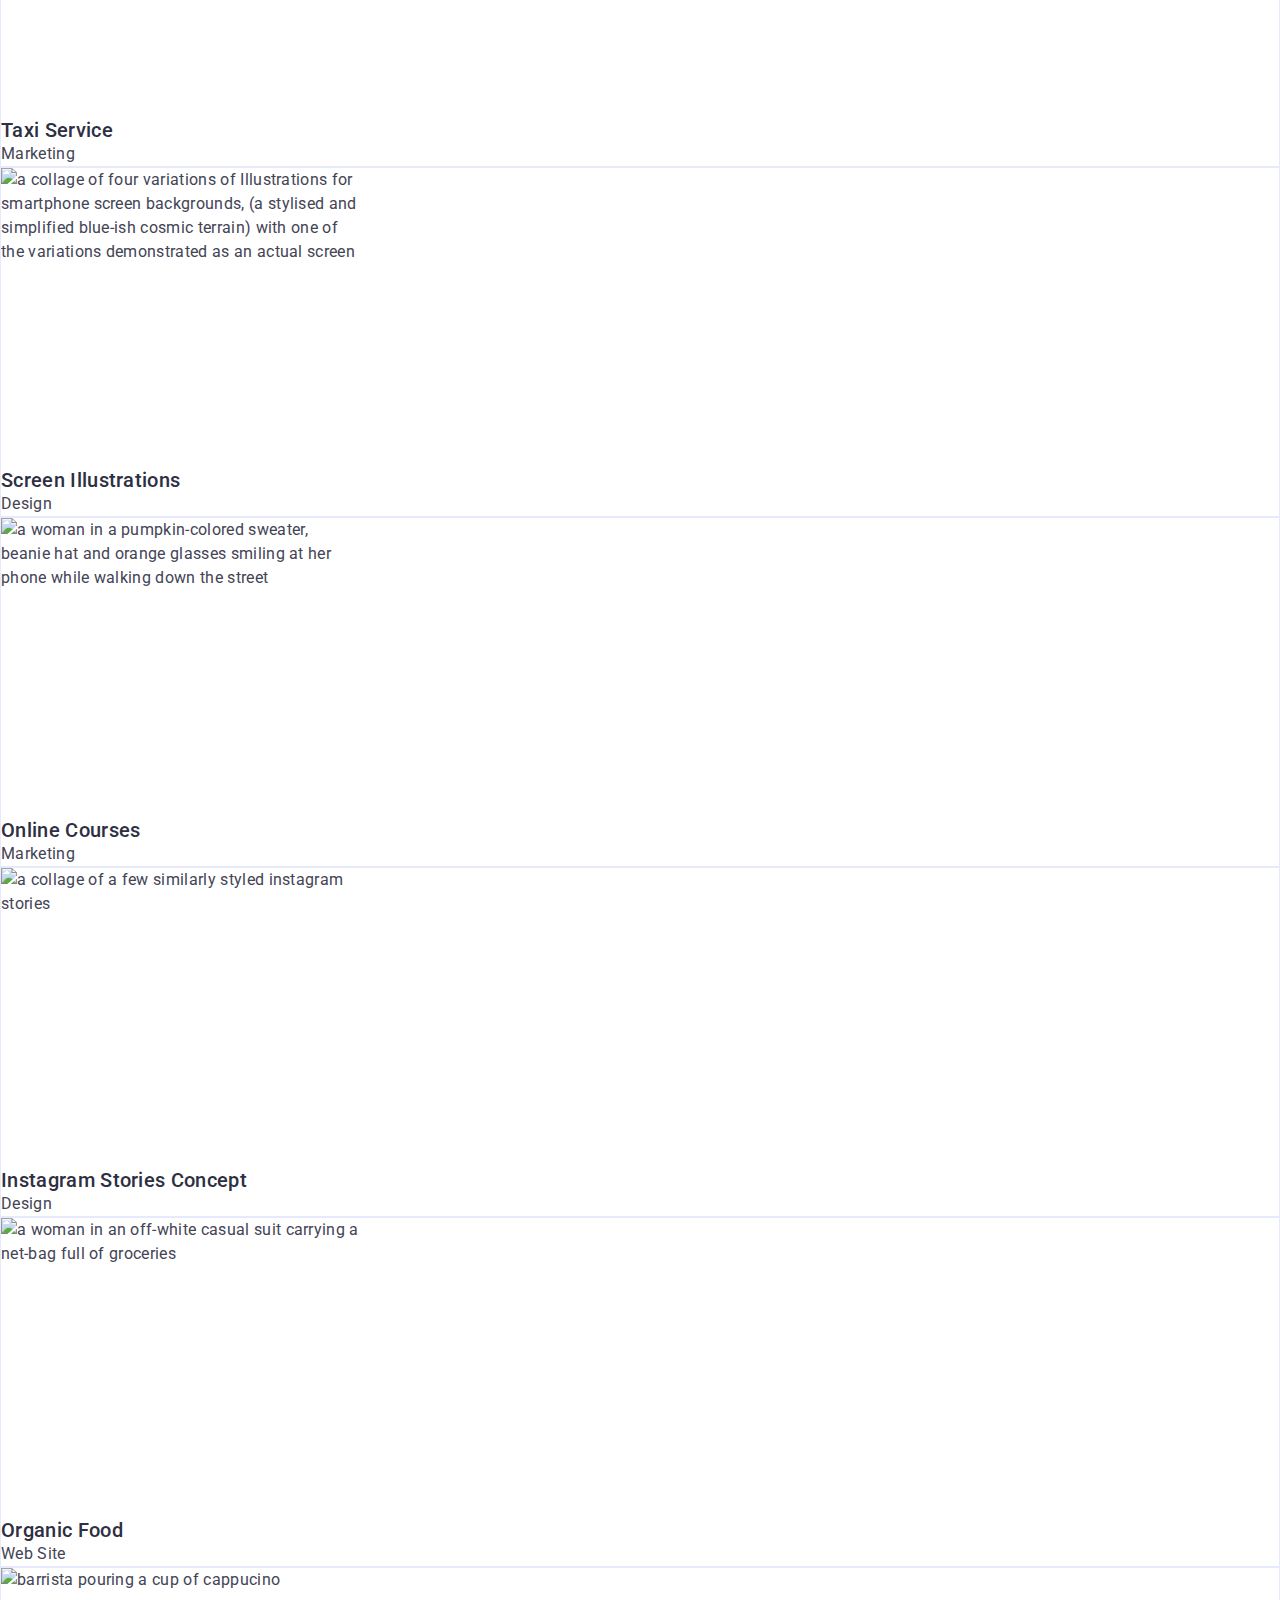
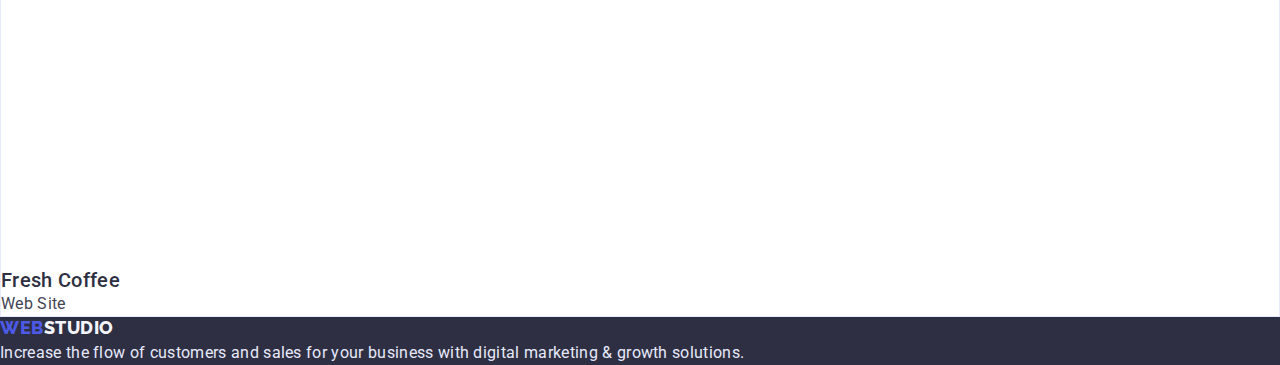
==== commit 36449f08: "deleted unused styles, renamed logo styles" ====
--- a/portfolio.html
+++ b/portfolio.html
@@ -22,7 +22,7 @@
 
     <header class="header">
         <nav class="navigation">
-            <a class="logo-theme-light" href="/">
+            <a class="logo-header" href="/">
                 <span class="web">WEB</span><span>STUDIO </span>
             </a>
     
@@ -45,20 +45,18 @@
 
      <main>
     
-        <section class="filters-section">
-            <h2 hidden> Portfolio Filters </h2>
+        <section class="portfolio-section">
+
+            <h1 hidden> Portfolio</h2>
+
             <ul class="filters-list">
-                <li><button type="button" class="filter-button > All </button></li>
+                <li><button type="button" class="filter-button" > All </button></li>
                 <li><button type="button" class="filter-button "> Web Site </button></li>
                 <li><button type="button" class="filter-button "> App </button></li>
                 <li><button type="button" class="filter-button "> Design </button></li>
                 <li><button type="button" class="filter-button "> Marketing </button></li>
             </ul>
-        </section>
-
-
-        <section class="portfolio-section">
-            <h2 hidden> Examples Of Our Works </h2>
+        
             <ul class="portfolio-list">
                 <li class="portfolio-card"><img  
                     src="images/card1.jpg"
@@ -66,7 +64,7 @@
                     width="360"
                     height="300"/>
                     <div class="card-text">
-                        <h3 class="item-subtitle">Banking App Interface Concept</h3>
+                        <h2 class="item-subtitle">Banking App Interface Concept</h3>
                         <p class="item-paragraph">App</p>
                     </div>
                 </li>
@@ -77,7 +75,7 @@
                     width="360"
                     height="300"/>
                     <div class="card-text">
-                        <h3 class="item-subtitle">Cashless Payment</h3>
+                        <h2 class="item-subtitle">Cashless Payment</h3>
                         <p class="item-paragraph">Marketing</p>
                     </div>
                 </li>
@@ -89,7 +87,7 @@
                     width="360"
                     height="300"/>
                     <div class="card-text">
-                        <h3 class="item-subtitle">Meditaion App</h3>
+                        <h2 class="item-subtitle">Meditaion App</h3>
                         <p class="item-paragraph">App</p>
                     </div>
                 </li>
@@ -101,7 +99,7 @@
                     width="360"
                     height="300"/>
                     <div class="card-text">
-                        <h3 class="item-subtitle">Taxi Service</h3>
+                        <h2 class="item-subtitle">Taxi Service</h3>
                         <p class="item-paragraph">Marketing</p>
                     </div>
                 </li>
@@ -114,7 +112,7 @@
                     width="360"
                     height="300"/>
                     <div class="card-text">
-                        <h3 class="item-subtitle">Screen Illustrations</h3>
+                        <h2 class="item-subtitle">Screen Illustrations</h3>
                         <p class="item-paragraph">Design</p>
                     </div>
                 </li>
@@ -126,7 +124,7 @@
                     width="360"
                     height="300"/>
                     <div class="card-text">
-                        <h3 class="item-subtitle">Online Courses</h3>
+                        <h2 class="item-subtitle">Online Courses</h3>
                         <p class="item-paragraph">Marketing</p>
                     </div>
                 </li>
@@ -137,7 +135,7 @@
                     width="360"
                     height="300"/>
                     <div class="card-text">
-                        <h3 class="item-subtitle">Instagram Stories Concept</h3>
+                        <h2 class="item-subtitle">Instagram Stories Concept</h3>
                         <p class="item-paragraph">Design</p>
                     </div>
                 </li>
@@ -148,7 +146,7 @@
                     width="360"
                     height="300"/>
                     <div class="card-text">
-                        <h3 class="item-subtitle">Organic Food</h3>
+                        <h2 class="item-subtitle">Organic Food</h3>
                         <p class="item-paragraph">Web Site</p>
                     </div>
                 </li>
@@ -159,17 +157,17 @@
                     width="360"
                     height="300"/>
                     <div class="card-text">
-                        <h3 class="item-subtitle">Fresh Coffee</h3>
+                        <h2 class="item-subtitle">Fresh Coffee</h3>
                         <p class="item-paragraph">Web Site</p>
                     </div>
                 </li>
             </ul>
+
         </section>
-
      </main>
 
     <footer class="footer-section">
-        <a class="logo-theme-dark" href="/"> <span class="web">WEB</span><span>STUDIO </span> </a>
+        <a class="logo-footer" href="/"> <span class="web">WEB</span><span>STUDIO </span> </a>
         <p class="footer-paragraph">
             Increase the flow of customers and sales for your business with digital
             marketing & growth solutions.
--- a/css/styles.css
+++ b/css/styles.css
@@ -54,8 +54,6 @@
 
     font-family: "Roboto", sans-serif;
     font-style: normal;
-    font-weight: 400;
-    font-size: 16px;
 
     line-height: 1.5;
     letter-spacing: 0.02em;
@@ -95,7 +93,7 @@
 
 /*----------------------- logo stuff ----------------*/
 
-.logo-theme-light {
+.logo-header {
     font-family: "Raleway";
     font-style: normal;
     font-weight: 800;
@@ -106,7 +104,7 @@
     color: var(--dark);
 }
 
-.logo-theme-dark {
+.logo-footer {
     font-family: "Raleway";
     font-style: normal;
     font-weight: 800;
@@ -126,14 +124,6 @@
 border-bottom: 1px solid var(--accent)
 }
 
-.navigation {
-
-}
-
-.nav-list {
-
-}
-
 .nav-link {
 font-weight: 500;
 color: var(--dark);
@@ -145,17 +135,6 @@
 color: var(--pressed);
 }
 
-.address-section {
-
-}
-
-.address-list {
-
-}
-
-.mail-link {
-
-}
 .mail-link:hover {
     color: var(--primary-brand);
 }
@@ -213,18 +192,6 @@
 
 /*-------- advantages section ------------ */
 
-.advantages-section {
-
-}
-
-.advantages-list {
-   
-}
-
-.advantages-item {
-   
-}
-
 .item-subtitle {
     color: var(--dark);
     font-weight: 500;
@@ -232,16 +199,7 @@
     line-height: 1.2;
 }
 
-.item-paragraph {
- 
-}
-
-
-
-/*-------- wawd ("What are We Doing") section ------------ */
-.wawd-section {
-
-}
+/*-------- services ("What are We Doing") section ------------ */
 
 .section-subtitle {
     color: var(--dark);
@@ -250,36 +208,20 @@
     line-height: 1.11;
 }
 
-.wawd-list {
-
-}
-
-.wawd-item {
-
-}
-
 /*----------- team section ------------ */
 
 .team-section {
-   
-}
-
-.team-list {
-    
+    background-color: var(--accent);
 }
 
 .team-list-item {
-background-color: #FFFFFF;
+background-color: var(--white);
     box-shadow: 0px 1px 6px rgba(46, 47, 66, 0.08),
                 0px 1px 1px rgba(46, 47, 66, 0.16),
                 0px 2px 1px rgba(46, 47, 66, 0.08);
     border-radius: 0px 0px 4px 4px;
 }
 
-.team-item-content {
-    
-}
-
 /*----------- footer ------------ */
 
 .footer-section {
@@ -294,16 +236,10 @@
 
 /*----------- filters section ------------ */
 
-.filters-section {
-   
-}
-
-.filters-list {
-
-}
-
 .filter-button {
     color: var(--primary-brand);
+    font-weight: 500;
+    
     background-color: var(--light);
     padding-left: 24px;
     padding-right: 24px;
@@ -314,7 +250,7 @@
 
 }
 .filter-button:hover {
-    color: #FFFFFF;
+    color: var(--white);
     background-color: var(--primary-brand);
     box-shadow: 0px 3px 1px rgba(0, 0, 0, 0.1),
         0px 2px 1px rgba(0, 0, 0, 0.08),
@@ -323,7 +259,7 @@
 }
 
 .filter-button:active {
-    color: #FFFFFF;
+    color: var(--white);
     background-color: var(--pressed);
     box-shadow: 0px 3px 1px rgba(0, 0, 0, 0.1),
                 0px 2px 1px rgba(0, 0, 0, 0.08),
@@ -333,22 +269,11 @@
 
 /*----------- portfolio cards section ------------ */
 
-.portfolio-section {
-   
-}
-
-.portfolio-list {
-   
-}
-
 .portfolio-card {
     border: 1px solid var(--accent)
 }
 
-.card-text {
-
-}
-
-
-
-
+
+
+
+
